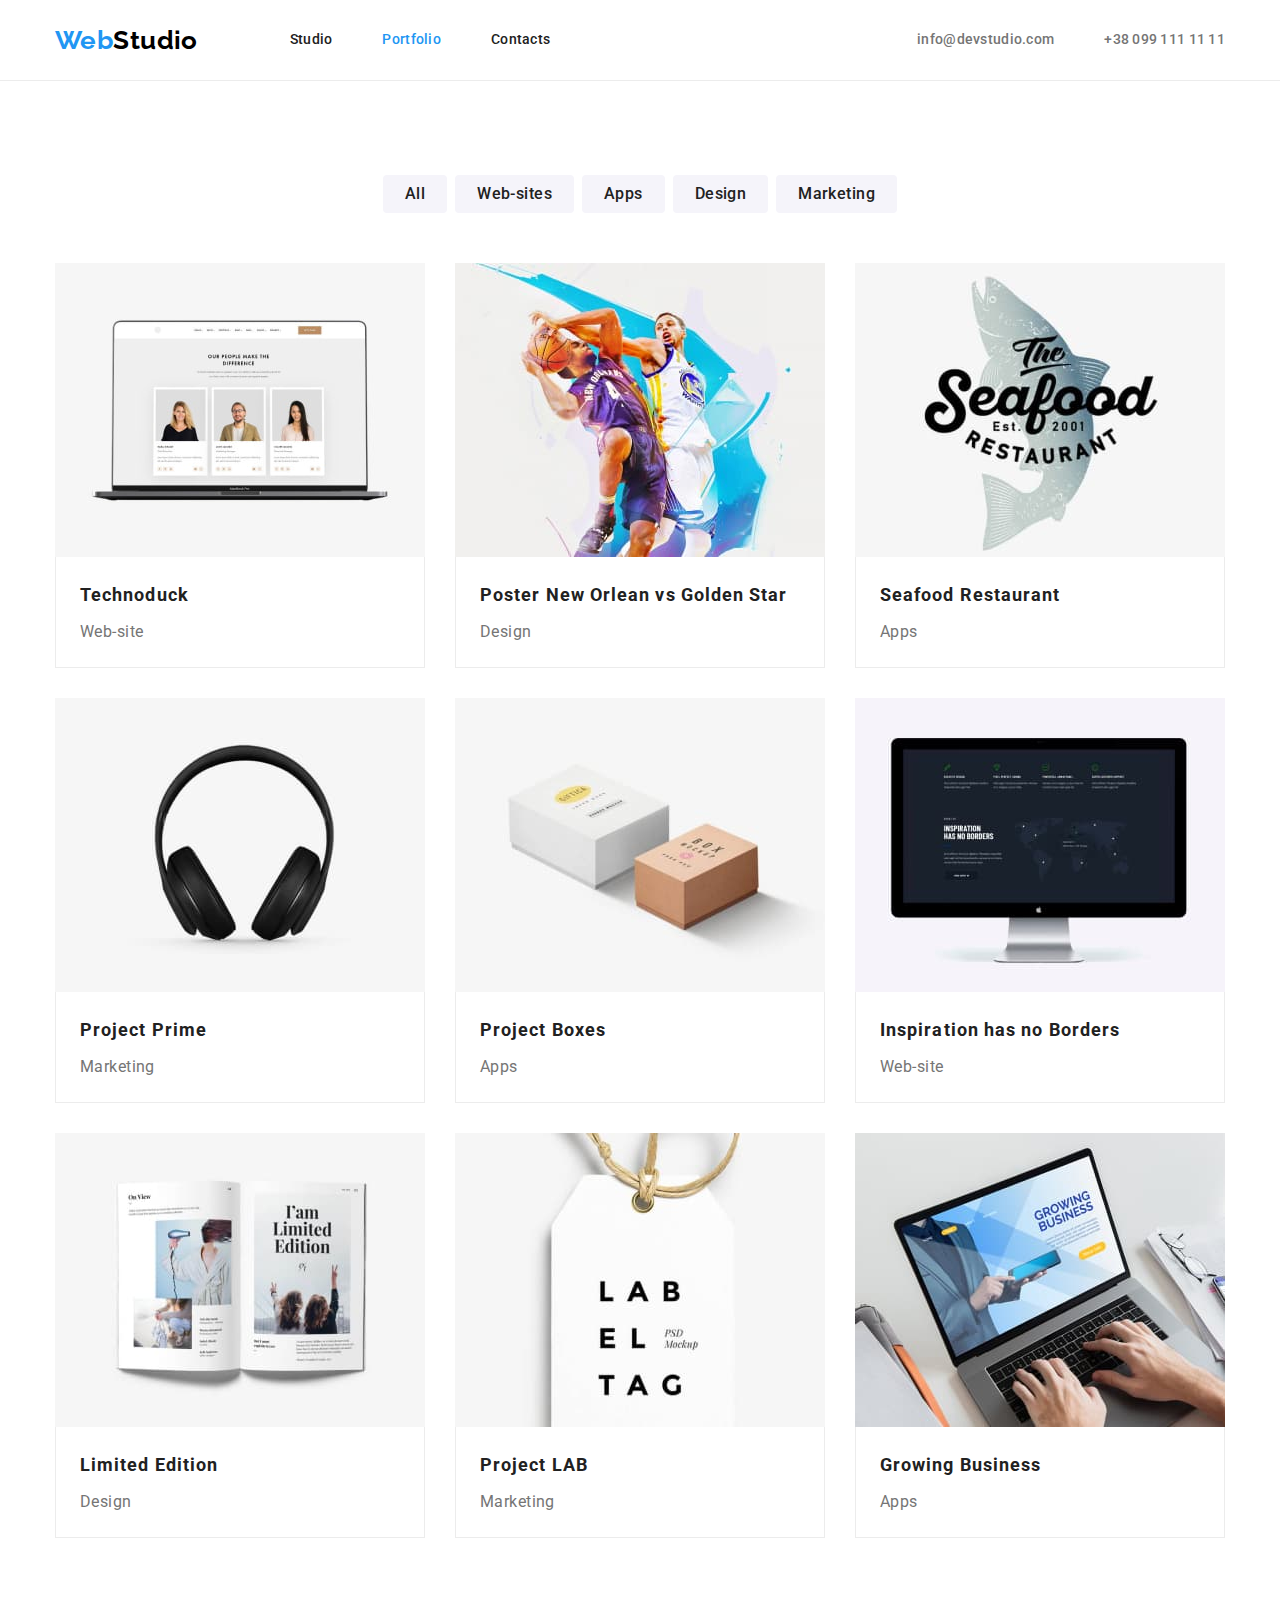
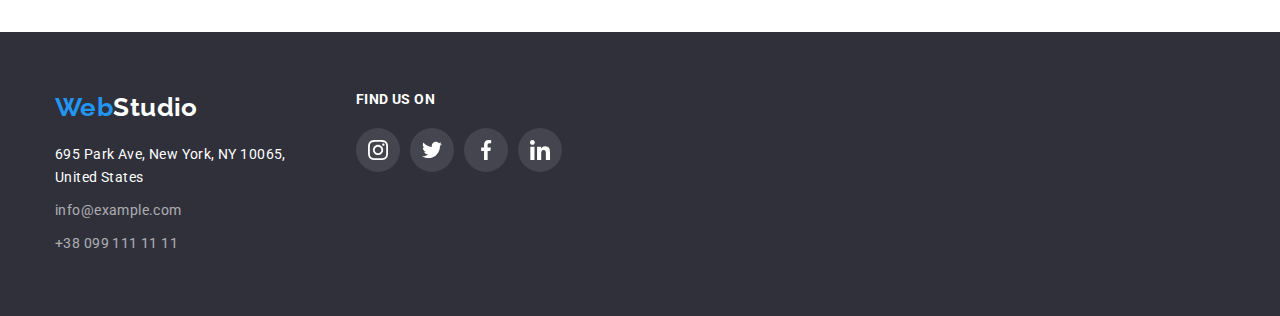
==== portfolio.html @ cd36da13 "commit" ====
<!DOCTYPE html>
<html lang="en">
  <head>
    <meta charset="UTF-8" />
    <meta http-equiv="X-UA-Compatible" content="IE=edge" />
    <meta name="viewport" content="width=device-width, initial-scale=1.0" />
    <title>goit-markup-hw-02</title>
    <link
      rel="stylesheet"
      href="https://cdn.jsdelivr.net/npm/modern-normalize@1.1.0/modern-normalize.min.css"
    />
    <link rel="preconnect" href="https://fonts.googleapis.com" />
    <link rel="preconnect" href="https://fonts.gstatic.com" crossorigin />
    <link
      href="https://fonts.googleapis.com/css2?family=Raleway:wght@700&family=Roboto:wght@400;500;700;900&display=swap"
      rel="stylesheet"
    />
    <link rel="stylesheet" href="./CSS/styles.css" />
  </head>
  <body>
    <header class="page-header">
      <!-- site-header -->
      <div class="container header-container">
        <nav class="main-nav">
          <a class="logo-header link-line" href="index.html"
            ><span class="logo-span">Web</span>Studio</a
          >
          <ul class="menu list-no-style">
            <li class="menu-item">
              <a class="menu-link link-line" href="index.html">Studio</a>
            </li>
            <li class="menu-item">
              <a class="menu-link link-line current" href="./portfolio.html"
                >Portfolio</a
              >
            </li>
            <li class="menu-item">
              <a class="menu-link link-line" href="index.html">Contacts</a>
            </li>
          </ul>
        </nav>
        <ul class="contacts-list list-no-style">
          <li class="contacts-item">
            <a class="contacts-link link-line" href="mailto:info@example.com"
              >info@devstudio.com</a
            >
          </li>
          <li class="contacts-item">
            <a class="contacts-link link-line" href="tel:+380991111111"
              >+38 099 111 11 11</a
            >
          </li>
        </ul>
      </div>
    </header>
    <main>
      <section class="section">
        <div class="container">
          <h1 class="visually-hidden">Portfolio</h1>

          <ul class="portfolio-filter list-no-style">
            <li class="filter-menu">
              <button class="filter-btn" type="button">All</button>
            </li>
            <li class="filter-menu">
              <button class="filter-btn" type="button">Web-sites</button>
            </li>
            <li class="filter-menu">
              <button class="filter-btn" type="button">Apps</button>
            </li>
            <li class="filter-menu">
              <button class="filter-btn" type="button">Design</button>
            </li>
            <li class="filter-menu">
              <button class="filter-btn" type="button">Marketing</button>
            </li>
          </ul>

          <ul class="portfolio-catalog list-no-style">
            <li class="portfolio-card">
              <img
                class="samples-img"
                src="./images/portfolio/tech.jpg"
                alt="a notebook with three people's profiles on the screen"
                width="370"
                height="294"
              />
              <div class="portfolio-card-desc">
                <h2 class="samples-title">Technoduck</h2>
                <p class="samples-desc">Web-site</p>
              </div>
            </li>
            <li class="portfolio-card">
              <img
                class="samples-img"
                src="./images/portfolio/poster.jpg"
                alt="two basketball players having a game"
                width="370"
                height="294"
              />
              <div class="portfolio-card-desc">
                <h2 class="samples-title">Poster New Orlean vs Golden Star</h2>
                <p class="samples-desc">Design</p>
              </div>
            </li>
            <li class="portfolio-card">
              <img
                class="samples-img"
                src="./images/portfolio/seafood.jpg"
                alt="the seafood restaurant logo"
                width="370"
                height="294"
              />
              <div class="portfolio-card-desc">
                <h2 class="samples-title">Seafood Restaurant</h2>
                <p class="samples-desc">Apps</p>
              </div>
            </li>
            <li class="portfolio-card">
              <img
                class="samples-img"
                src="./images/portfolio/headphones.jpg"
                alt="a headphones"
                width="370"
                height="294"
              />
              <div class="portfolio-card-desc">
                <h2 class="samples-title">Project Prime</h2>
                <p class="samples-desc">Marketing</p>
              </div>
            </li>
            <li class="portfolio-card">
              <img
                class="samples-img"
                src="./images/portfolio/project-box.jpg"
                alt="two boxes"
                width="370"
                height="294"
              />
              <div class="portfolio-card-desc">
                <h2 class="samples-title">Project Boxes</h2>
                <p class="samples-desc">Apps</p>
              </div>
            </li>
            <li class="portfolio-card">
              <img
                class="samples-img"
                src="./images/portfolio/inspiration.jpg"
                alt="an Apple desktop with info on the screen"
                width="370"
                height="294"
              />
              <div class="portfolio-card-desc">
                <h2 class="samples-title">Inspiration has no Borders</h2>
                <p class="samples-desc">Web-site</p>
              </div>
            </li>
            <li class="portfolio-card">
              <img
                class="samples-img"
                src="./images/portfolio/limited-edition.jpg"
                alt="an open brochure with creative photoes and text"
                width="370"
                height="294"
              />
              <div class="portfolio-card-desc">
                <h2 class="samples-title">Limited Edition</h2>
                <p class="samples-desc">Design</p>
              </div>
            </li>
            <li class="portfolio-card">
              <img
                class="samples-img"
                src="./images/portfolio/project-lab.jpg"
                alt="a white label with a string and printing 'Project lab'"
                width="370"
                height="294"
              />
              <div class="portfolio-card-desc">
                <h2 class="samples-title">Project LAB</h2>
                <p class="samples-desc">Marketing</p>
              </div>
            </li>
            <li class="portfolio-card">
              <img
                class="samples-img"
                src="./images/portfolio/growing.jpg"
                alt="a notebook with two hands on its keybord and 'growign business' sign on the screen"
                width="370"
                height="294"
              />
              <div class="portfolio-card-desc">
                <h2 class="samples-title">Growing Business</h2>
                <p class="samples-desc">Apps</p>
              </div>
            </li>
          </ul>
        </div>
      </section>
    </main>
    <footer class="footer">
      <!-- footer logo -->
      <div class="container footer-container">
        <div class="address-container">
          <a class="logo-footer link-line" href="index.html"
            ><span class="logo-span">Web</span>Studio</a
          >
          <!-- contacts -->
          <address class="address">
            <ul class="list-no-style">
              <li class="contacts-items">
                <a
                  class="address-footer-link link-line"
                  href="https://goo.gl/maps/F33JLBxJRXzu59hU8"
                  target="_blank"
                  rel="noopener noreferrer"
                  >695 Park Ave, New York, NY 10065, <br />
                  United States</a
                >
              </li>
              <li class="contacts-items">
                <a
                  class="contacts-footer-link link-line"
                  href="mailto:info@example.com"
                  >info@example.com</a
                >
              </li>
              <li class="contacts-items">
                <a
                  class="contacts-footer-link link-line"
                  href="tel:+380991111111"
                  >+38 099 111 11 11</a
                >
              </li>
            </ul>
          </address>
        </div>
        <div class="find-us-menu">
          <h3 class="find-us-title">Find us on</h3>
          <ul class="social-list-footer list-no-style">
            <li class="social-list-items-footer">
              <a href="" class="social-list-link-footer">
                <svg class="social-list-icon-footer" width="20" height="20">
                  <use href="./images/symbol-defs.svg#icon-instagram"></use>
                </svg>
              </a>
            </li>
            <li class="social-list-items-footer">
              <a href="" class="social-list-link-footer">
                <svg class="social-list-icon-footer" width="20" height="20">
                  <use href="./images/symbol-defs.svg#icon-twitter"></use>
                </svg>
              </a>
            </li>
            <li class="social-list-items-footer">
              <a href="" class="social-list-link-footer">
                <svg class="social-list-icon-footer" width="20" height="20">
                  <use href="./images/symbol-defs.svg#icon-facebook"></use>
                </svg>
              </a>
            </li>
            <li class="social-list-items-footer">
              <a href="" class="social-list-link-footer">
                <svg class="social-list-icon-footer" width="20" height="20">
                  <use href="./images/symbol-defs.svg#icon-linkedin"></use>
                </svg>
              </a>
            </li>
          </ul>
        </div>
      </div>
    </footer>
  </body>
</html>
---- CSS/styles.css ----
/* BASIC SETTS  */
:root {
  --title-text-color: #212121;
  --paragraph-text-color: #757575;
  --logo-color: #000000;

  --primary-back-color: #2f303a;
  --secondary-back-color: #f5f4fa;

  --accent-color: #2196f3;
  --hover-focus-color: #188ce8;

  --primary-white-color: #ffffff;

  --primary-border-color: #ececec;
  --secondary-border-color: #afb1b8;
  --tertiaty-border-color: #eeeeee;

  --main-fill-color: #afb1b8;

  --primary-font: "Roboto", sans-serif;
  --secondary-font: "Raleway", sans-serif;
  --background-image: ;
}
body {
  font-family: var(--primary-font);
  font-size: 14px;
  letter-spacing: 0.03em;
  background-color: var(--primary-white-color);
  color: var(--title-text-color);
}

h1,
h2,
h3,
h4,
p {
  margin-top: 0;
  margin-bottom: 0;
}

img {
  display: block;
  max-width: 100%;
  height: auto;
}
.container {
  width: 1200px;
  margin-left: auto;
  margin-right: auto;
  padding: 0 15px;
}

.section {
  padding-top: 94px;
  padding-bottom: 94px;
}

.address-footer-link,
.contacts-footer-link {
  font-style: normal;
}
.visually-hidden {
  position: absolute;
  width: 1px;
  height: 1px;
  margin: -1px;
  border: 0;
  padding: 0;

  white-space: nowrap;
  clip-path: inset(100%);
  clip: rect(0 0 0 0);
  overflow: hidden;
}

button {
  display: block;
  margin: 0 auto;

  border: none;
  border-radius: 4px;
  cursor: pointer;
}

.list-no-style {
  list-style: none;
  padding-left: 0;
  margin: 0;
}
.link-line {
  text-decoration: none;
}

/* /BASIC SETTS */

/* HEADER */
.page-header {
  border-bottom: 1px solid var(--primary-border-color);
}

.header-container {
  display: flex;
  align-items: center;
}

.logo-header {
  margin-right: 92px;
  font-family: var(--secondary-font);
  font-style: normal;
  font-weight: 700;
  font-size: 26px;
  line-height: 1.19;
  letter-spacing: inherit;
  color: var(--logo-color);
}
.logo-span {
  font-family: var(--secondary-font);
  font-style: normal;
  font-weight: 700;
  font-size: 26px;
  line-height: 1.19;
  letter-spacing: inherit;
  color: var(--accent-color);
}

.main-nav {
  display: flex;
  align-items: center;
}

.menu {
  display: flex;
  align-items: center;
}
.menu-item + .menu-item {
  margin-left: 50px;
}
.menu-link {
  display: block;
  padding: 32px 0;

  color: var(--title-text-color);

  font-weight: 500;
  font-size: inherit;
  line-height: 1.14;
  letter-spacing: 0.02em;
}
.menu-link:hover,
.menu-link:focus {
  color: var(--accent-color);
}

.current {
  color: var(--accent-color);
}
.contacts-list {
  display: flex;
  margin-left: auto;
}
.contacts-item {
  display: flex;
  align-items: center;
}
.contacts-item + .contacts-item {
  margin-left: 50px;
}
.contacts-link {
  display: flex;
  align-items: center;
  font-weight: 500;
  font-size: inherit;
  line-height: 1.14;
  letter-spacing: 0.02em;
  color: var(--paragraph-text-color);
}

.contacts-link:hover,
.contacts-link:focus {
  color: var(--accent-color);
}

.icon-mail {
  margin-right: 10px;
  order: -1;

  fill: var(--paragraph-text-color);
}

.contacts-link:hover .icon-mail,
.contacts-link:focus .icon-mail {
  fill: var(--accent-color);
}

.icon-smartphone {
  margin-right: 10px;
  order: -1;

  fill: var(--paragraph-text-color);
}

.contacts-link:hover .icon-smartphone,
.contacts-link:focus .icon-smartphone {
  fill: var(--accent-color);
}

/* /HEADER */

/* HERO */

.hero {
  max-width: 1600px;
  margin-left: auto;
  margin-right: auto;
  background: linear-gradient(rgba(47, 48, 58, 0.4), rgba(47, 48, 58, 0.4)),
    url(../images/hero-section/hero-bg.jpg);
  background-repeat: no-repeat;
  background-position: center;
  background-size: cover;

  padding: 200px 0;
  text-align: center;
}

.hero-title {
  width: 696px;
  margin: 0 auto 30px;

  font-weight: 900;
  font-size: 44px;
  line-height: 1.36;
  letter-spacing: 0.06em;
  text-transform: uppercase;

  color: var(--primary-white-color);
}

.order-btn {
  min-width: 200px;
  padding: 10px 32px;
  font-family: inherit;
  font-weight: 700;
  font-size: 16px;
  line-height: 1.88;
  letter-spacing: 0.06em;

  background-color: var(--accent-color);
  color: var(--primary-white-color);
}

.order-btn:hover,
.corder-btn:focus {
  background-color: var(--hover-focus-color);
}
/* /HERO */

/* BEST FEATURES SECTION */

.features-list {
  display: flex;
  flex-wrap: wrap;
  gap: 30px;
}

.features-item {
  display: flex;
  flex-direction: column;
  width: 270px;
  text-align: left;
}

.features-icon {
  display: flex;
  height: 120px;
  justify-content: center;
  align-items: center;
  background-color: var(--secondary-back-color);
  border-radius: 4px;
  margin-bottom: 30px;
}

.icon-size {
  width: 70px;
  height: 70px;
}

.features-title {
  margin-bottom: 10px;
  font-weight: 700;
  line-height: 16px;
  letter-spacing: inherit;
  text-transform: uppercase;
  color: var(--title-text-color);
}

.features-desc {
  font-weight: 400;
  line-height: 1.71;
  letter-spacing: inherit;
  color: var(--paragraph-text-color);
}

/* /BEST FEATURES SECTION */

/* WHAT WE DO SECTION */

.what-we-do {
  padding-top: 0;
}

.what-we-do-gallery {
  display: flex;
  flex-wrap: wrap;
  gap: 30px;
}

.suptitle {
  margin-bottom: 50px;
  text-align: center;
  font-weight: 700;
  font-size: 36px;
  line-height: 1.17;
  letter-spacing: inherit;
  color: var(--title-text-color);
}

/* /WHAT WE DO SECTION */

/* OUR TEAM SECTION */
.team {
  background-color: var(--secondary-back-color);
}

.team-profiles {
  display: flex;
  flex-wrap: wrap;
  gap: 30px;
}

.team-card-desc {
  text-align: center;
  padding-top: 30px;
  padding-bottom: 30px;
}

.team-card {
  width: 270px;
  background-color: var(--primary-white-color);
  box-shadow: 0px 1px 3px rgba(0, 0, 0, 0.12), 0px 1px 1px rgba(0, 0, 0, 0.14),
    0px 2px 1px rgba(0, 0, 0, 0.2);
  border-radius: 0px 0px 4px 4px;
}

.team-name {
  margin-bottom: 10px;

  font-weight: 500;
  font-size: 16px;
  line-height: 1.19;
  letter-spacing: inherit;
  color: var(--title-text-color);
}
.team-desc {
  font-weight: 400;
  font-size: 16px;
  line-height: 1.19;
  letter-spacing: inherit;
  color: var(--paragraph-text-color);
  margin-bottom: 16px;
}
.social-list {
  display: flex;
  flex-wrap: wrap;
  justify-content: center;
  gap: 10px;
}

.social-list-link {
  display: flex;
  justify-content: center;
  align-items: center;
  width: 44px;
  height: 44px;
  border-radius: 50%;
  background-color: var(--primary-white-color);
}

.social-list-link:hover,
.social-list-link:focus {
  background-color: var(--accent-color);
}

.social-list-icon {
  fill: var(--secondary-border-color);
}

.social-list-link:hover .social-list-icon,
.social-list-link:focus .social-list-icon {
  fill: var(--primary-white-color);
}

/* /OUR TEAM SECTION */

/* REGULAR CUSTOMERS */

.customers-list {
  display: flex;
  flex-wrap: wrap;
  gap: 30px;
}
.customers-list-item {
  display: flex;
  justify-content: center;
  align-items: center;
  width: 170px;
  height: 92px;
  border: 1px solid var(--secondary-border-color);
  border-radius: 4px;
}
.customers-list-item:hover,
.customers-list-item:focus {
  border: 1px solid var(--accent-color);
}

.customers-list-icon {
  fill: var(--secondary-border-color);
}

.customers-list-item:hover .customers-list-icon,
.customers-list-item:focus .customers-list-icon {
  fill: var(--accent-color);
}

/* /REGULAR CUSTOMERS */

/* PORTFOLIO PAGE */

.portfolio {
}

.portfolio-filter {
  display: flex;
  justify-content: center;
  margin-bottom: 50px;
}

.filter-menu + .filter-menu {
  margin-left: 8px;
}
.filter-btn {
  padding: 6px 22px;
  border-radius: 4px;
  text-align: center;

  font-family: inherit;
  font-weight: 500;
  font-size: 16px;
  line-height: 1.62;
  letter-spacing: inherit;

  background: var(--secondary-back-color);
  color: var(--title-text-color);
}
.filter-btn:hover,
.filter-btn:focus {
  background-color: var(--accent-color);
  color: var(--primary-white-color);
  box-shadow: 0px 3px 1px rgba(0, 0, 0, 0.1), 0px 1px 2px rgba(0, 0, 0, 0.08),
    0px 2px 2px rgba(0, 0, 0, 0.12);
}

.portfolio-catalog {
  display: flex;
  flex-wrap: wrap;
  gap: 30px;
}

.portfolio-card {
  width: 370px;
}
.portfolio-card:hover,
.portfolio-card:focus {
  box-shadow: 0px 4px 4px rgba(0, 0, 0, 0.25);
  cursor: pointer;
}

.portfolio-card-desc {
  padding: 20px 24px;
  border: 1px solid var(--primary-border-color);
  border-top: none;
}

.samples-img {
}
.samples-title {
  margin-bottom: 4px;
  font-weight: 700;
  font-size: 18px;
  line-height: 2;
  letter-spacing: 0.06em;
  color: var(--title-text-color);
}
.samples-desc {
  font-weight: 400;
  font-size: 16px;
  line-height: 1.87;
  letter-spacing: inherit;
  color: var(--paragraph-text-color);
}
/* /PORTFOLIO PAGE */

/* FOOTER */

.footer {
  padding-top: 60px;
  padding-bottom: 60px;

  background: var(--primary-back-color);
}

.footer-container {
  display: flex;
}

.address-container {
  display: flex;
  flex-direction: column;
  margin-right: 70px;
}

.logo-footer {
  font-family: var(--secondary-font);
  font-style: normal;
  font-weight: 700;
  font-size: 26px;
  line-height: 1.19;
  letter-spacing: inherit;
  color: var(--primary-white-color);
}

.address {
  margin-top: 20px;
}

.contacts-items + .contacts-items {
  margin-top: 9px;
}

.address-footer-link {
  font-weight: 400;
  font-size: inherit;
  line-height: 1.71;
  letter-spacing: inherit;
  color: var(--primary-white-color);
}
.contacts-footer-link {
  color: var(--primary-white-color);
  opacity: 60%;
  font-weight: 400;
  font-size: inherit;
  line-height: 1.71;
  letter-spacing: inherit;
}
.contacts-footer-link:hover,
.contacts-footer-link:focus {
  color: var(--accent-color);
}

.find-us-menu {
  display: flex;
  flex-direction: column;
}
.find-us-title {
  margin-bottom: 20px;
  font-weight: 700;
  font-size: inherit;
  line-height: 1.14;
  letter-spacing: inherit;
  text-transform: uppercase;
  color: var(--primary-white-color);
}

.social-list-footer {
  display: flex;
  flex-wrap: wrap;
  gap: 10px;
  justify-content: center;
}

.social-list-link-footer {
  display: flex;
  justify-content: center;
  align-items: center;
  width: 44px;
  height: 44px;
  border-radius: 50%;
  background-color: rgba(255, 255, 255, 0.1);
}

.social-list-link-footer:hover,
.social-list-link-footer:focus {
  background-color: var(--accent-color);
}

.social-list-icon-footer {
  fill: var(--primary-white-color);
}

/* /FOOTER */ ;
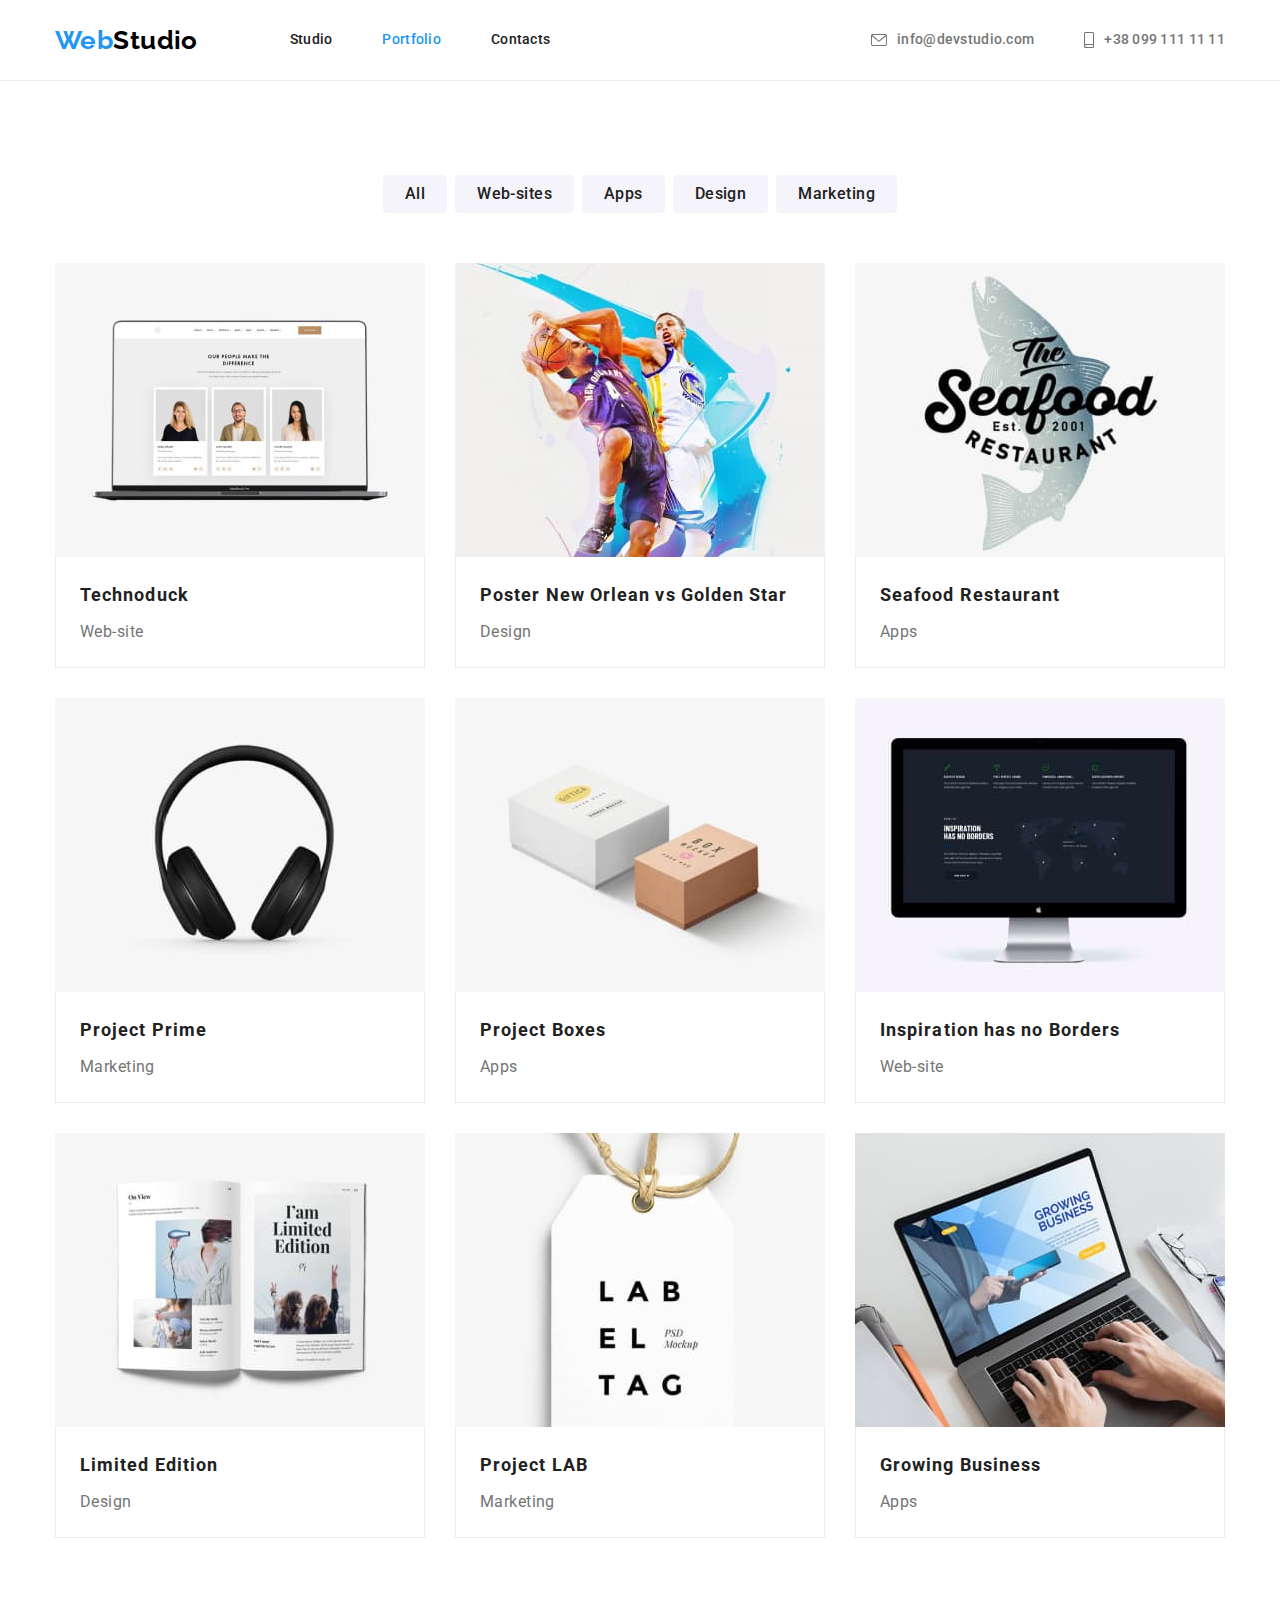
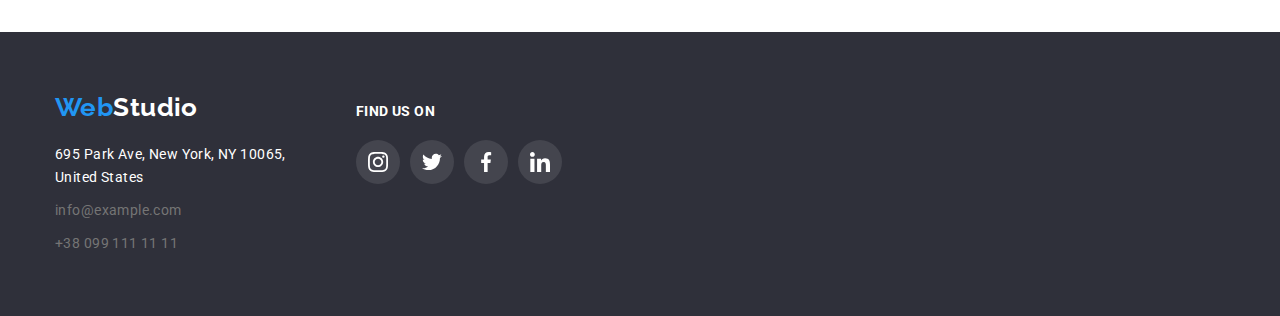
==== commit 56876817: "commit" ====
--- a/portfolio.html
+++ b/portfolio.html
@@ -42,13 +42,20 @@
         <ul class="contacts-list list-no-style">
           <li class="contacts-item">
             <a class="contacts-link link-line" href="mailto:info@example.com"
-              >info@devstudio.com</a
-            >
+              >info@devstudio.com
+              <svg class="icon-mail" width="16" height="12">
+                <use href="./images/symbol-defs.svg#icon-envelope"></use>
+              </svg>
+            </a>
           </li>
+
           <li class="contacts-item">
             <a class="contacts-link link-line" href="tel:+380991111111"
-              >+38 099 111 11 11</a
-            >
+              >+38 099 111 11 11
+              <svg class="icon-smartphone" width="10" height="16">
+                <use href="./images/symbol-defs.svg#icon-smartphone"></use>
+              </svg>
+            </a>
           </li>
         </ul>
       </div>
@@ -78,121 +85,141 @@
 
           <ul class="portfolio-catalog list-no-style">
             <li class="portfolio-card">
-              <img
-                class="samples-img"
-                src="./images/portfolio/tech.jpg"
-                alt="a notebook with three people's profiles on the screen"
-                width="370"
-                height="294"
-              />
-              <div class="portfolio-card-desc">
-                <h2 class="samples-title">Technoduck</h2>
-                <p class="samples-desc">Web-site</p>
-              </div>
-            </li>
-            <li class="portfolio-card">
-              <img
-                class="samples-img"
-                src="./images/portfolio/poster.jpg"
-                alt="two basketball players having a game"
-                width="370"
-                height="294"
-              />
-              <div class="portfolio-card-desc">
-                <h2 class="samples-title">Poster New Orlean vs Golden Star</h2>
-                <p class="samples-desc">Design</p>
-              </div>
-            </li>
-            <li class="portfolio-card">
-              <img
-                class="samples-img"
-                src="./images/portfolio/seafood.jpg"
-                alt="the seafood restaurant logo"
-                width="370"
-                height="294"
-              />
-              <div class="portfolio-card-desc">
-                <h2 class="samples-title">Seafood Restaurant</h2>
-                <p class="samples-desc">Apps</p>
-              </div>
-            </li>
-            <li class="portfolio-card">
-              <img
-                class="samples-img"
-                src="./images/portfolio/headphones.jpg"
-                alt="a headphones"
-                width="370"
-                height="294"
-              />
-              <div class="portfolio-card-desc">
-                <h2 class="samples-title">Project Prime</h2>
-                <p class="samples-desc">Marketing</p>
-              </div>
-            </li>
-            <li class="portfolio-card">
-              <img
-                class="samples-img"
-                src="./images/portfolio/project-box.jpg"
-                alt="two boxes"
-                width="370"
-                height="294"
-              />
-              <div class="portfolio-card-desc">
-                <h2 class="samples-title">Project Boxes</h2>
-                <p class="samples-desc">Apps</p>
-              </div>
-            </li>
-            <li class="portfolio-card">
-              <img
-                class="samples-img"
-                src="./images/portfolio/inspiration.jpg"
-                alt="an Apple desktop with info on the screen"
-                width="370"
-                height="294"
-              />
-              <div class="portfolio-card-desc">
-                <h2 class="samples-title">Inspiration has no Borders</h2>
-                <p class="samples-desc">Web-site</p>
-              </div>
-            </li>
-            <li class="portfolio-card">
-              <img
-                class="samples-img"
-                src="./images/portfolio/limited-edition.jpg"
-                alt="an open brochure with creative photoes and text"
-                width="370"
-                height="294"
-              />
-              <div class="portfolio-card-desc">
-                <h2 class="samples-title">Limited Edition</h2>
-                <p class="samples-desc">Design</p>
-              </div>
-            </li>
-            <li class="portfolio-card">
-              <img
-                class="samples-img"
-                src="./images/portfolio/project-lab.jpg"
-                alt="a white label with a string and printing 'Project lab'"
-                width="370"
-                height="294"
-              />
-              <div class="portfolio-card-desc">
-                <h2 class="samples-title">Project LAB</h2>
-                <p class="samples-desc">Marketing</p>
-              </div>
-            </li>
-            <li class="portfolio-card">
-              <img
-                class="samples-img"
-                src="./images/portfolio/growing.jpg"
-                alt="a notebook with two hands on its keybord and 'growign business' sign on the screen"
-                width="370"
-                height="294"
-              />
-              <div class="portfolio-card-desc">
-                <h2 class="samples-title">Growing Business</h2>
-                <p class="samples-desc">Apps</p>
-              </div>
+              <a class="portfolio-card-link link-line" href=".//portfolio.html">
+                <img
+                  class="samples-img"
+                  src="./images/portfolio/tech.jpg"
+                  alt="a notebook with three people's profiles on the screen"
+                  width="370"
+                  height="294"
+                />
+                <div class="portfolio-card-desc">
+                  <h2 class="samples-title">Technoduck</h2>
+                  <p class="samples-desc">Web-site</p>
+                </div>
+              </a>
+            </li>
+            <li class="portfolio-card">
+              <a class="portfolio-card-link link-line" href=".//portfolio.html">
+                <img
+                  class="samples-img"
+                  src="./images/portfolio/poster.jpg"
+                  alt="two basketball players having a game"
+                  width="370"
+                  height="294"
+                />
+                <div class="portfolio-card-desc">
+                  <h2 class="samples-title">
+                    Poster New Orlean vs Golden Star
+                  </h2>
+                  <p class="samples-desc">Design</p>
+                </div>
+              </a>
+            </li>
+            <li class="portfolio-card">
+              <a class="portfolio-card-link link-line" href=".//portfolio.html">
+                <img
+                  class="samples-img"
+                  src="./images/portfolio/seafood.jpg"
+                  alt="the seafood restaurant logo"
+                  width="370"
+                  height="294"
+                />
+                <div class="portfolio-card-desc">
+                  <h2 class="samples-title">Seafood Restaurant</h2>
+                  <p class="samples-desc">Apps</p>
+                </div>
+              </a>
+            </li>
+            <li class="portfolio-card">
+              <a class="portfolio-card-link link-line" href=".//portfolio.html">
+                <img
+                  class="samples-img"
+                  src="./images/portfolio/headphones.jpg"
+                  alt="a headphones"
+                  width="370"
+                  height="294"
+                />
+                <div class="portfolio-card-desc">
+                  <h2 class="samples-title">Project Prime</h2>
+                  <p class="samples-desc">Marketing</p>
+                </div>
+              </a>
+            </li>
+            <li class="portfolio-card">
+              <a class="portfolio-card-link link-line" href=".//portfolio.html">
+                <img
+                  class="samples-img"
+                  src="./images/portfolio/project-box.jpg"
+                  alt="two boxes"
+                  width="370"
+                  height="294"
+                />
+                <div class="portfolio-card-desc">
+                  <h2 class="samples-title">Project Boxes</h2>
+                  <p class="samples-desc">Apps</p>
+                </div>
+              </a>
+            </li>
+            <li class="portfolio-card">
+              <a class="portfolio-card-link link-line" href=".//portfolio.html">
+                <img
+                  class="samples-img"
+                  src="./images/portfolio/inspiration.jpg"
+                  alt="an Apple desktop with info on the screen"
+                  width="370"
+                  height="294"
+                />
+                <div class="portfolio-card-desc">
+                  <h2 class="samples-title">Inspiration has no Borders</h2>
+                  <p class="samples-desc">Web-site</p>
+                </div>
+              </a>
+            </li>
+            <li class="portfolio-card">
+              <a class="portfolio-card-link link-line" href=".//portfolio.html">
+                <img
+                  class="samples-img"
+                  src="./images/portfolio/limited-edition.jpg"
+                  alt="an open brochure with creative photoes and text"
+                  width="370"
+                  height="294"
+                />
+                <div class="portfolio-card-desc">
+                  <h2 class="samples-title">Limited Edition</h2>
+                  <p class="samples-desc">Design</p>
+                </div>
+              </a>
+            </li>
+            <li class="portfolio-card">
+              <a class="portfolio-card-link link-line" href=".//portfolio.html">
+                <img
+                  class="samples-img"
+                  src="./images/portfolio/project-lab.jpg"
+                  alt="a white label with a string and printing 'Project lab'"
+                  width="370"
+                  height="294"
+                />
+                <div class="portfolio-card-desc">
+                  <h2 class="samples-title">Project LAB</h2>
+                  <p class="samples-desc">Marketing</p>
+                </div>
+              </a>
+            </li>
+            <li class="portfolio-card">
+              <a class="portfolio-card-link link-line" href=".//portfolio.html">
+                <img
+                  class="samples-img"
+                  src="./images/portfolio/growing.jpg"
+                  alt="a notebook with two hands on its keybord and 'growign business' sign on the screen"
+                  width="370"
+                  height="294"
+                />
+                <div class="portfolio-card-desc">
+                  <h2 class="samples-title">Growing Business</h2>
+                  <p class="samples-desc">Apps</p>
+                </div>
+              </a>
             </li>
           </ul>
         </div>
--- a/CSS/styles.css
+++ b/CSS/styles.css
@@ -185,19 +185,14 @@
   margin-right: 10px;
   order: -1;
 
-  fill: var(--paragraph-text-color);
-}
-
-.contacts-link:hover .icon-mail,
-.contacts-link:focus .icon-mail {
-  fill: var(--accent-color);
+  fill: currentColor;
 }
 
 .icon-smartphone {
   margin-right: 10px;
   order: -1;
 
-  fill: var(--paragraph-text-color);
+  fill: currentColor;
 }
 
 .contacts-link:hover .icon-smartphone,
@@ -211,6 +206,7 @@
 
 .hero {
   max-width: 1600px;
+  height: 600px;
   margin-left: auto;
   margin-right: auto;
   background: linear-gradient(rgba(47, 48, 58, 0.4), rgba(47, 48, 58, 0.4)),
@@ -383,21 +379,17 @@
   width: 44px;
   height: 44px;
   border-radius: 50%;
-  background-color: var(--primary-white-color);
+  color: var(--main-fill-color);
 }
 
 .social-list-link:hover,
 .social-list-link:focus {
   background-color: var(--accent-color);
+  color: var(--primary-white-color);
 }
 
 .social-list-icon {
-  fill: var(--secondary-border-color);
-}
-
-.social-list-link:hover .social-list-icon,
-.social-list-link:focus .social-list-icon {
-  fill: var(--primary-white-color);
+  fill: currentColor;
 }
 
 /* /OUR TEAM SECTION */
@@ -410,26 +402,29 @@
   gap: 30px;
 }
 .customers-list-item {
-  display: flex;
-  justify-content: center;
-  align-items: center;
   width: 170px;
   height: 92px;
+}
+
+.customers-list-link {
+  display: flex;
+  width: 100%;
+  height: 100%;
+  justify-content: center;
+  align-items: center;
   border: 1px solid var(--secondary-border-color);
   border-radius: 4px;
-}
-.customers-list-item:hover,
-.customers-list-item:focus {
+  color: var(--main-fill-color);
+}
+
+.customers-list-link:hover,
+.customers-list-link:focus {
   border: 1px solid var(--accent-color);
+  color: var(--accent-color);
 }
 
 .customers-list-icon {
-  fill: var(--secondary-border-color);
-}
-
-.customers-list-item:hover .customers-list-icon,
-.customers-list-item:focus .customers-list-icon {
-  fill: var(--accent-color);
+  fill: currentColor;
 }
 
 /* /REGULAR CUSTOMERS */
@@ -479,10 +474,14 @@
 .portfolio-card {
   width: 370px;
 }
-.portfolio-card:hover,
-.portfolio-card:focus {
+
+.portfolio-card-link {
+  display: block;
+}
+
+.portfolio-card-link:hover,
+.portfolio-card-link:focus {
   box-shadow: 0px 4px 4px rgba(0, 0, 0, 0.25);
-  cursor: pointer;
 }
 
 .portfolio-card-desc {
@@ -491,8 +490,6 @@
   border-top: none;
 }
 
-.samples-img {
-}
 .samples-title {
   margin-bottom: 4px;
   font-weight: 700;
@@ -521,11 +518,10 @@
 
 .footer-container {
   display: flex;
+  align-items: baseline;
 }
 
 .address-container {
-  display: flex;
-  flex-direction: column;
   margin-right: 70px;
 }
 
@@ -555,8 +551,7 @@
   color: var(--primary-white-color);
 }
 .contacts-footer-link {
-  color: var(--primary-white-color);
-  opacity: 60%;
+  color: var(--paragraph-text-color);
   font-weight: 400;
   font-size: inherit;
   line-height: 1.71;
@@ -568,8 +563,7 @@
 }
 
 .find-us-menu {
-  display: flex;
-  flex-direction: column;
+  display: block;
 }
 .find-us-title {
   margin-bottom: 20px;
@@ -596,6 +590,7 @@
   height: 44px;
   border-radius: 50%;
   background-color: rgba(255, 255, 255, 0.1);
+  fill: var(--primary-white-color);
 }
 
 .social-list-link-footer:hover,
@@ -603,8 +598,4 @@
   background-color: var(--accent-color);
 }
 
-.social-list-icon-footer {
-  fill: var(--primary-white-color);
-}
-
 /* /FOOTER */ ;
